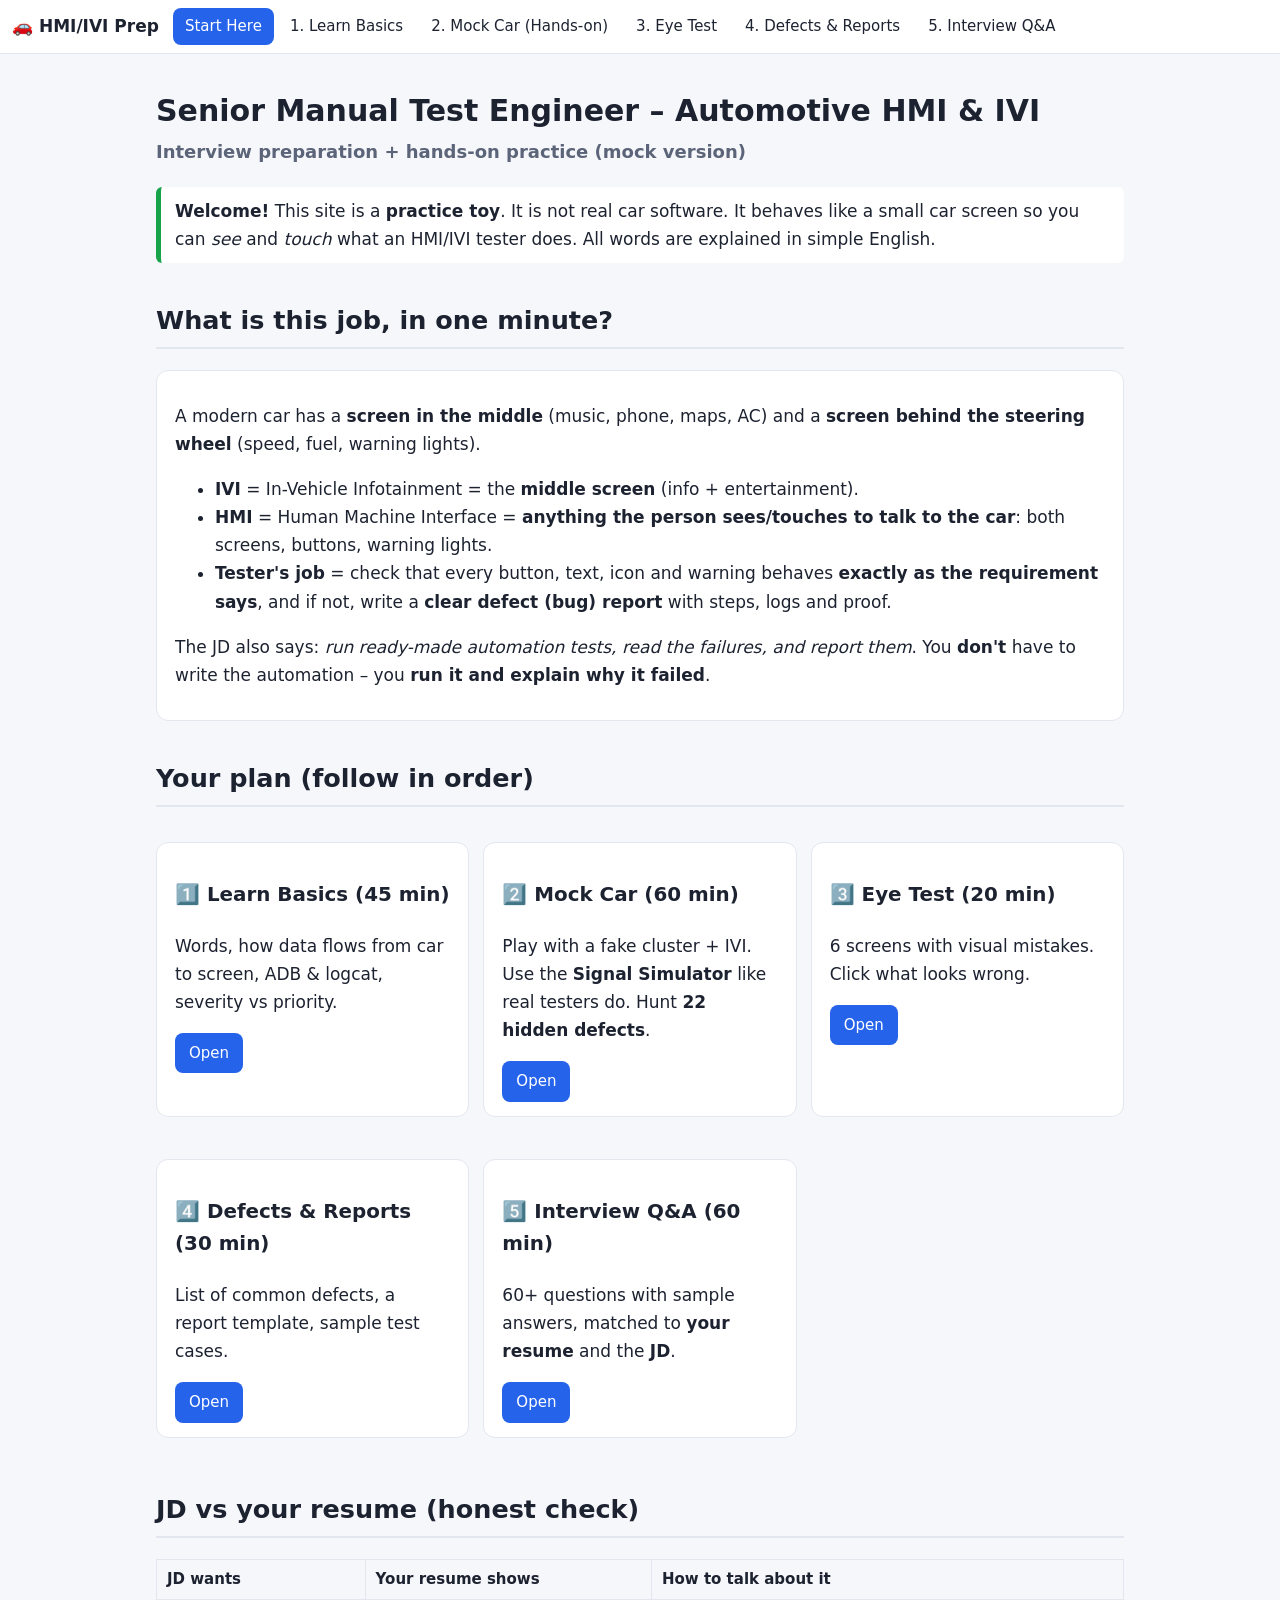
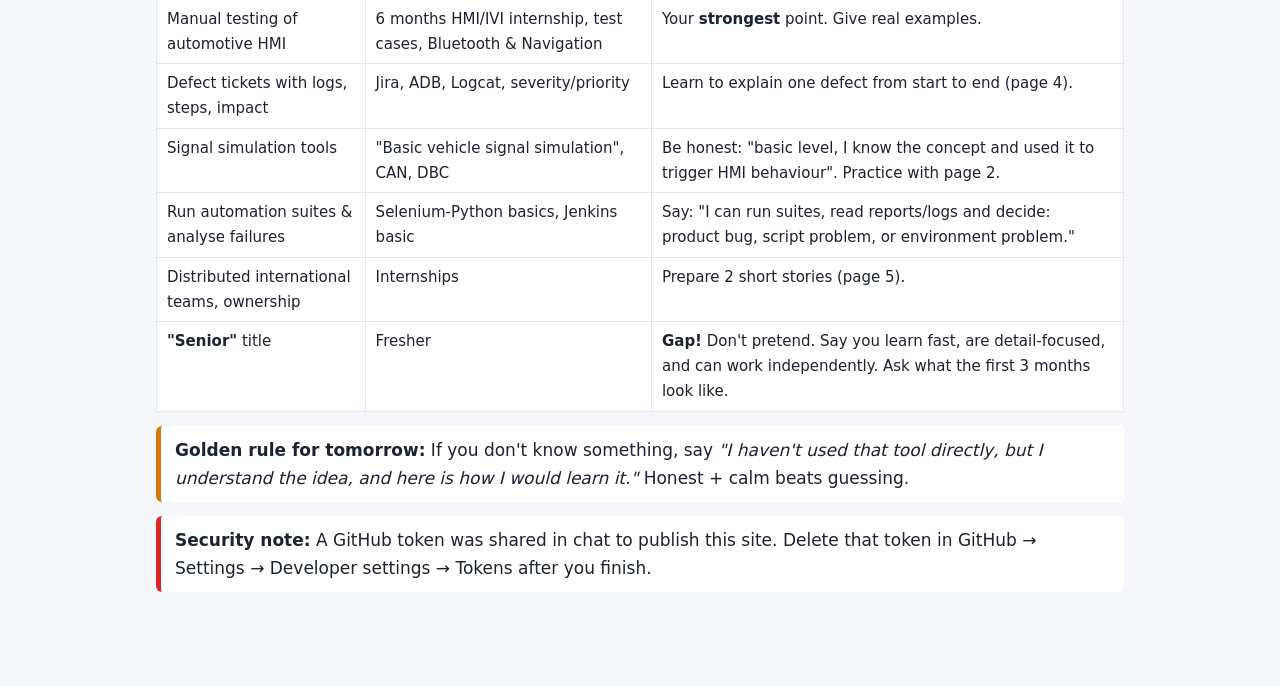
==== index.html @ 17c743da "HMI/IVI mock practice site Co-Authored-By: Claude Sonnet 5.5 <noreply@anthropic.com>" ====
<!doctype html><html lang="en"><head><meta charset="utf-8"><meta name="viewport" content="width=device-width,initial-scale=1"><title>HMI &amp; IVI Testing Practice</title><link rel="stylesheet" href="style.css"></head><body>
<main>
<h1>Senior Manual Test Engineer – Automotive HMI &amp; IVI<br><small style="font-size:18px;color:var(--muted)">Interview preparation + hands-on practice (mock version)</small></h1>
<div class="tip good"><b>Welcome!</b> This site is a <b>practice toy</b>. It is not real car software. It behaves like a small car screen so you can <i>see</i> and <i>touch</i> what an HMI/IVI tester does. All words are explained in simple English.</div>

<h2>What is this job, in one minute?</h2>
<div class="card">
<p>A modern car has a <b>screen in the middle</b> (music, phone, maps, AC) and a <b>screen behind the steering wheel</b> (speed, fuel, warning lights).</p>
<ul>
<li><b>IVI</b> = In-Vehicle Infotainment = the <b>middle screen</b> (info + entertainment).</li>
<li><b>HMI</b> = Human Machine Interface = <b>anything the person sees/touches to talk to the car</b>: both screens, buttons, warning lights.</li>
<li><b>Tester's job</b> = check that every button, text, icon and warning behaves <b>exactly as the requirement says</b>, and if not, write a <b>clear defect (bug) report</b> with steps, logs and proof.</li>
</ul>
<p>The JD also says: <i>run ready-made automation tests, read the failures, and report them</i>. You <b>don't</b> have to write the automation – you <b>run it and explain why it failed</b>.</p>
</div>

<h2>Your plan (follow in order)</h2>
<div class="grid">
<div class="card"><h3>1️⃣ Learn Basics (45 min)</h3><p>Words, how data flows from car to screen, ADB &amp; logcat, severity vs priority.</p><a class="btn" href="learn.html">Open</a></div>
<div class="card"><h3>2️⃣ Mock Car (60 min)</h3><p>Play with a fake cluster + IVI. Use the <b>Signal Simulator</b> like real testers do. Hunt <b>22 hidden defects</b>.</p><a class="btn" href="simulator.html">Open</a></div>
<div class="card"><h3>3️⃣ Eye Test (20 min)</h3><p>6 screens with visual mistakes. Click what looks wrong.</p><a class="btn" href="eyetest.html">Open</a></div>
<div class="card"><h3>4️⃣ Defects &amp; Reports (30 min)</h3><p>List of common defects, a report template, sample test cases.</p><a class="btn" href="defects.html">Open</a></div>
<div class="card"><h3>5️⃣ Interview Q&amp;A (60 min)</h3><p>60+ questions with sample answers, matched to <b>your resume</b> and the <b>JD</b>.</p><a class="btn" href="interview.html">Open</a></div>
</div>

<h2>JD vs your resume (honest check)</h2>
<table><tr><th>JD wants</th><th>Your resume shows</th><th>How to talk about it</th></tr>
<tr><td>Manual testing of automotive HMI</td><td>6 months HMI/IVI internship, test cases, Bluetooth &amp; Navigation</td><td>Your <b>strongest</b> point. Give real examples.</td></tr>
<tr><td>Defect tickets with logs, steps, impact</td><td>Jira, ADB, Logcat, severity/priority</td><td>Learn to explain one defect from start to end (page 4).</td></tr>
<tr><td>Signal simulation tools</td><td>"Basic vehicle signal simulation", CAN, DBC</td><td>Be honest: "basic level, I know the concept and used it to trigger HMI behaviour". Practice with page 2.</td></tr>
<tr><td>Run automation suites &amp; analyse failures</td><td>Selenium-Python basics, Jenkins basic</td><td>Say: "I can run suites, read reports/logs and decide: product bug, script problem, or environment problem."</td></tr>
<tr><td>Distributed international teams, ownership</td><td>Internships</td><td>Prepare 2 short stories (page 5).</td></tr>
<tr><td><b>"Senior"</b> title</td><td>Fresher</td><td class="warn"><b>Gap!</b> Don't pretend. Say you learn fast, are detail-focused, and can work independently. Ask what the first 3 months look like.</td></tr>
</table>

<div class="tip warn"><b>Golden rule for tomorrow:</b> If you don't know something, say <i>"I haven't used that tool directly, but I understand the idea, and here is how I would learn it."</i> Honest + calm beats guessing.</div>
<div class="tip bad"><b>Security note:</b> A GitHub token was shared in chat to publish this site. Delete that token in GitHub → Settings → Developer settings → Tokens after you finish.</div>
</main><script src="nav.js"></script></body></html>
---- style.css ----
:root{--bg:#f6f7fb;--card:#fff;--ink:#1c2230;--muted:#5b6478;--brand:#2563eb;--ok:#16a34a;--bad:#dc2626;--warn:#d97706;--line:#e2e6ef}
@media(prefers-color-scheme:dark){:root{--bg:#0f1420;--card:#171e2e;--ink:#e8ecf5;--muted:#9aa5bd;--line:#26304a;--brand:#60a5fa}}
*{box-sizing:border-box}body{margin:0;font:17px/1.65 system-ui,Segoe UI,Roboto,sans-serif;background:var(--bg);color:var(--ink)}
nav{position:sticky;top:0;z-index:50;background:var(--card);border-bottom:1px solid var(--line);display:flex;gap:4px;flex-wrap:wrap;padding:8px 12px;align-items:center}
nav b{margin-right:10px}nav a{padding:6px 12px;border-radius:8px;color:var(--ink);text-decoration:none;font-size:15px}
nav a:hover,nav a.on{background:var(--brand);color:#fff}
main{max-width:1000px;margin:0 auto;padding:18px 16px 80px}
h1{font-size:30px;line-height:1.25}h2{margin-top:36px;border-bottom:2px solid var(--line);padding-bottom:6px}h3{margin-top:22px}
.card{background:var(--card);border:1px solid var(--line);border-radius:12px;padding:14px 18px;margin:14px 0}
.grid{display:grid;grid-template-columns:repeat(auto-fit,minmax(260px,1fr));gap:14px}
.tip{border-left:5px solid var(--brand);background:var(--card);padding:10px 14px;border-radius:6px;margin:14px 0}
.warn{border-left-color:var(--warn)}.good{border-left-color:var(--ok)}.bad{border-left-color:var(--bad)}
table{border-collapse:collapse;width:100%;font-size:15px;background:var(--card)}th,td{border:1px solid var(--line);padding:7px 10px;text-align:left;vertical-align:top}th{background:var(--bg)}
code,pre{background:var(--bg);border:1px solid var(--line);border-radius:6px;font-family:Consolas,monospace;font-size:14px}code{padding:1px 5px}pre{padding:10px;overflow:auto}
details{background:var(--card);border:1px solid var(--line);border-radius:10px;margin:8px 0;padding:8px 14px}summary{cursor:pointer;font-weight:600}
.btn{background:var(--brand);color:#fff;border:0;border-radius:8px;padding:8px 14px;font-size:15px;cursor:pointer;text-decoration:none;display:inline-block}
.btn.alt{background:var(--card);color:var(--ink);border:1px solid var(--line)}
.tag{display:inline-block;font-size:12px;padding:1px 8px;border-radius:99px;background:var(--brand);color:#fff;margin-right:4px}
.tag.s1{background:var(--bad)}.tag.s2{background:var(--warn)}.tag.s3{background:#64748b}
input[type=search]{width:100%;padding:10px;border-radius:8px;border:1px solid var(--line);background:var(--card);color:var(--ink);font-size:16px}
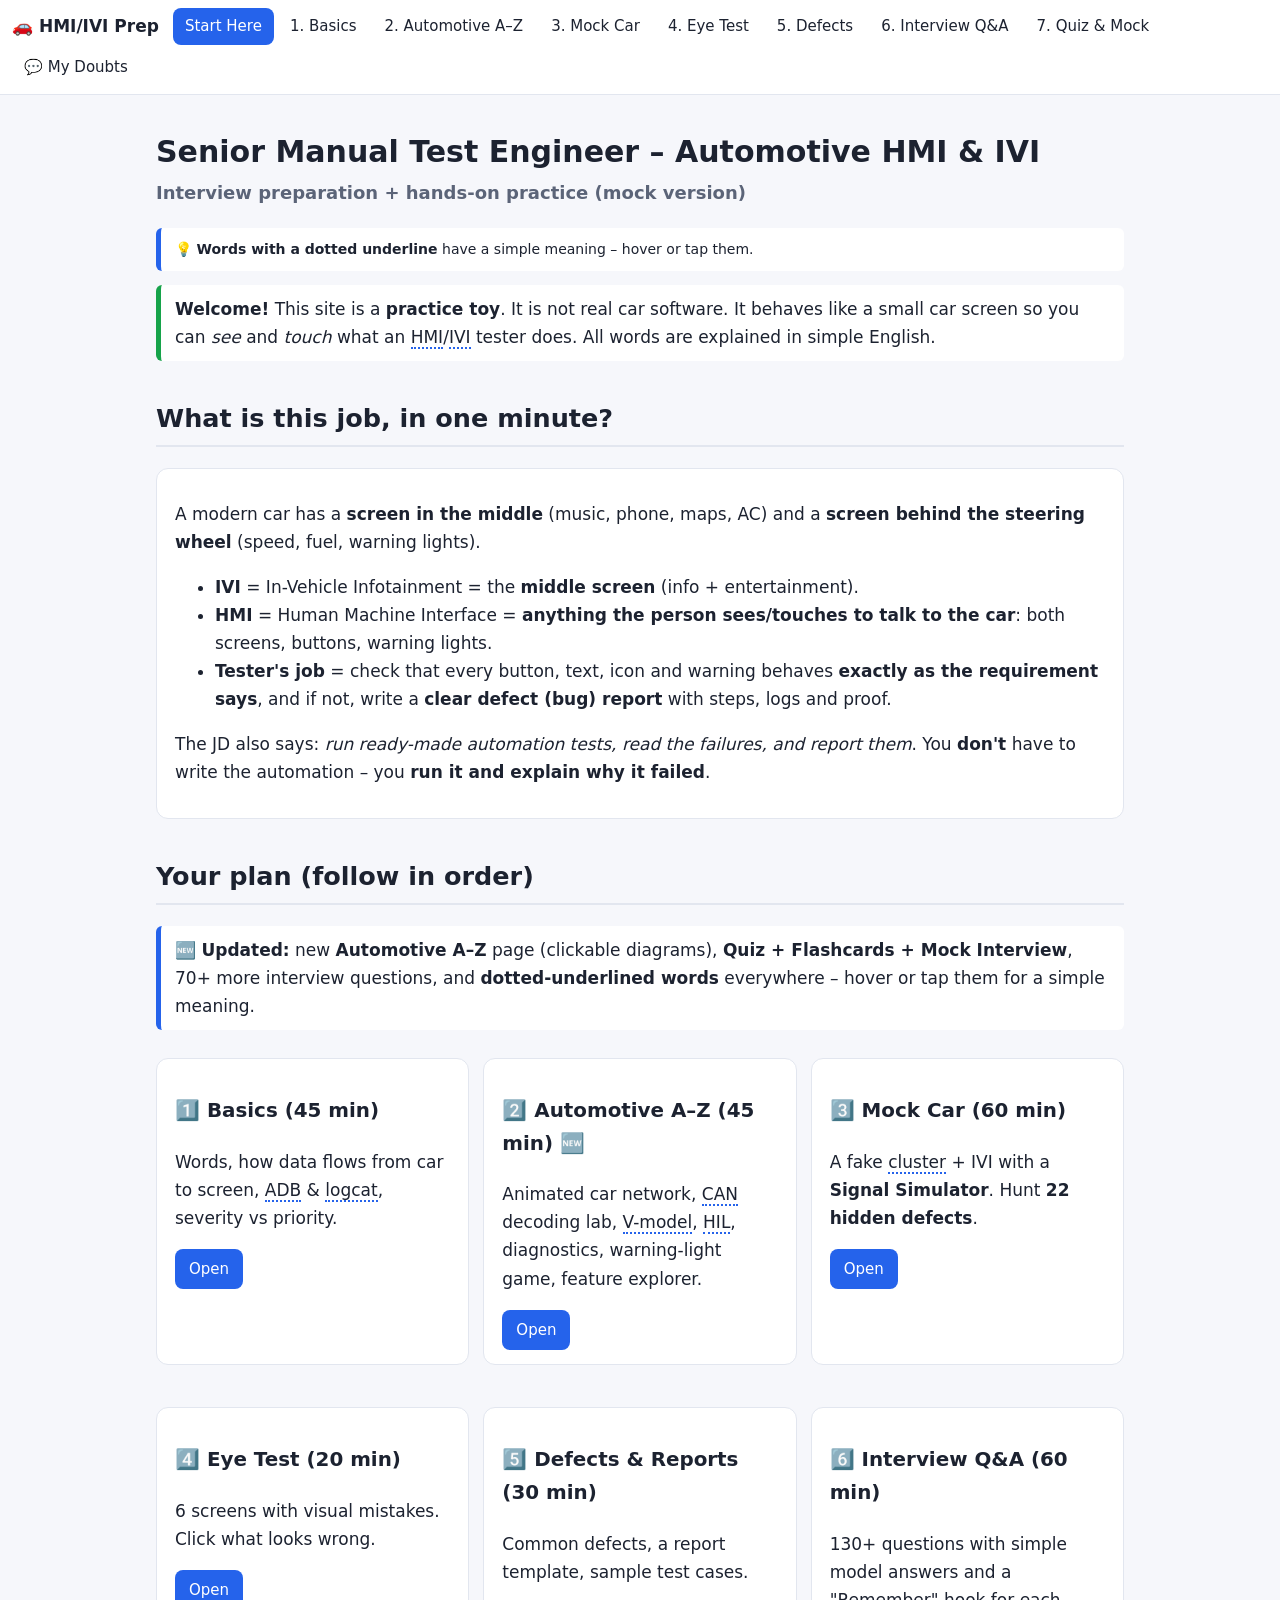
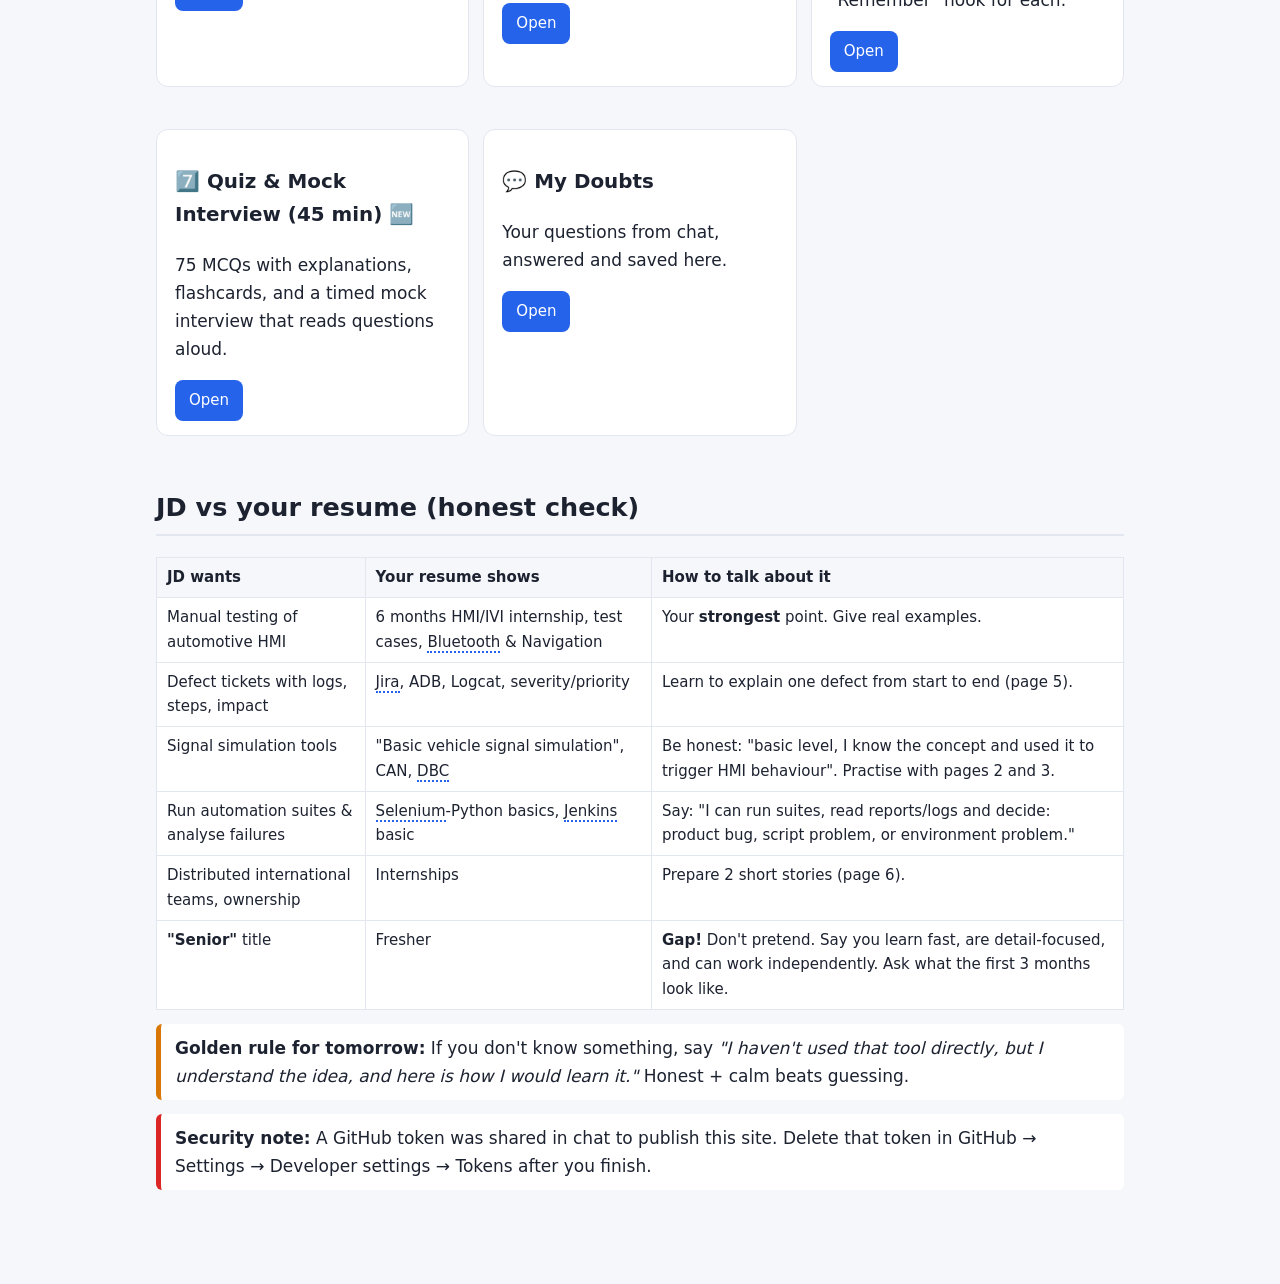
==== commit a846b9a1: "Add Automotive A-Z, quiz/flashcards/mock interview, 78 more Q&A, jargon tooltips, doubts page Co-Aut" ====
--- a/index.html
+++ b/index.html
@@ -15,21 +15,25 @@
 </div>
 
 <h2>Your plan (follow in order)</h2>
+<div class="tip">🆕 <b>Updated:</b> new <b>Automotive A–Z</b> page (clickable diagrams), <b>Quiz + Flashcards + Mock Interview</b>, 70+ more interview questions, and <b>dotted-underlined words</b> everywhere – hover or tap them for a simple meaning.</div>
 <div class="grid">
-<div class="card"><h3>1️⃣ Learn Basics (45 min)</h3><p>Words, how data flows from car to screen, ADB &amp; logcat, severity vs priority.</p><a class="btn" href="learn.html">Open</a></div>
-<div class="card"><h3>2️⃣ Mock Car (60 min)</h3><p>Play with a fake cluster + IVI. Use the <b>Signal Simulator</b> like real testers do. Hunt <b>22 hidden defects</b>.</p><a class="btn" href="simulator.html">Open</a></div>
-<div class="card"><h3>3️⃣ Eye Test (20 min)</h3><p>6 screens with visual mistakes. Click what looks wrong.</p><a class="btn" href="eyetest.html">Open</a></div>
-<div class="card"><h3>4️⃣ Defects &amp; Reports (30 min)</h3><p>List of common defects, a report template, sample test cases.</p><a class="btn" href="defects.html">Open</a></div>
-<div class="card"><h3>5️⃣ Interview Q&amp;A (60 min)</h3><p>60+ questions with sample answers, matched to <b>your resume</b> and the <b>JD</b>.</p><a class="btn" href="interview.html">Open</a></div>
+<div class="card"><h3>1️⃣ Basics (45 min)</h3><p>Words, how data flows from car to screen, ADB &amp; logcat, severity vs priority.</p><a class="btn" href="learn.html">Open</a></div>
+<div class="card"><h3>2️⃣ Automotive A–Z (45 min) 🆕</h3><p>Animated car network, CAN decoding lab, V-model, HIL, diagnostics, warning-light game, feature explorer.</p><a class="btn" href="automotive.html">Open</a></div>
+<div class="card"><h3>3️⃣ Mock Car (60 min)</h3><p>A fake cluster + IVI with a <b>Signal Simulator</b>. Hunt <b>22 hidden defects</b>.</p><a class="btn" href="simulator.html">Open</a></div>
+<div class="card"><h3>4️⃣ Eye Test (20 min)</h3><p>6 screens with visual mistakes. Click what looks wrong.</p><a class="btn" href="eyetest.html">Open</a></div>
+<div class="card"><h3>5️⃣ Defects &amp; Reports (30 min)</h3><p>Common defects, a report template, sample test cases.</p><a class="btn" href="defects.html">Open</a></div>
+<div class="card"><h3>6️⃣ Interview Q&amp;A (60 min)</h3><p>130+ questions with simple model answers and a "Remember" hook for each.</p><a class="btn" href="interview.html">Open</a></div>
+<div class="card"><h3>7️⃣ Quiz &amp; Mock Interview (45 min) 🆕</h3><p>75 MCQs with explanations, flashcards, and a timed mock interview that reads questions aloud.</p><a class="btn" href="quiz.html">Open</a></div>
+<div class="card"><h3>💬 My Doubts</h3><p>Your questions from chat, answered and saved here.</p><a class="btn" href="doubts.html">Open</a></div>
 </div>
 
 <h2>JD vs your resume (honest check)</h2>
 <table><tr><th>JD wants</th><th>Your resume shows</th><th>How to talk about it</th></tr>
 <tr><td>Manual testing of automotive HMI</td><td>6 months HMI/IVI internship, test cases, Bluetooth &amp; Navigation</td><td>Your <b>strongest</b> point. Give real examples.</td></tr>
-<tr><td>Defect tickets with logs, steps, impact</td><td>Jira, ADB, Logcat, severity/priority</td><td>Learn to explain one defect from start to end (page 4).</td></tr>
-<tr><td>Signal simulation tools</td><td>"Basic vehicle signal simulation", CAN, DBC</td><td>Be honest: "basic level, I know the concept and used it to trigger HMI behaviour". Practice with page 2.</td></tr>
+<tr><td>Defect tickets with logs, steps, impact</td><td>Jira, ADB, Logcat, severity/priority</td><td>Learn to explain one defect from start to end (page 5).</td></tr>
+<tr><td>Signal simulation tools</td><td>"Basic vehicle signal simulation", CAN, DBC</td><td>Be honest: "basic level, I know the concept and used it to trigger HMI behaviour". Practise with pages 2 and 3.</td></tr>
 <tr><td>Run automation suites &amp; analyse failures</td><td>Selenium-Python basics, Jenkins basic</td><td>Say: "I can run suites, read reports/logs and decide: product bug, script problem, or environment problem."</td></tr>
-<tr><td>Distributed international teams, ownership</td><td>Internships</td><td>Prepare 2 short stories (page 5).</td></tr>
+<tr><td>Distributed international teams, ownership</td><td>Internships</td><td>Prepare 2 short stories (page 6).</td></tr>
 <tr><td><b>"Senior"</b> title</td><td>Fresher</td><td class="warn"><b>Gap!</b> Don't pretend. Say you learn fast, are detail-focused, and can work independently. Ask what the first 3 months look like.</td></tr>
 </table>
 
--- a/style.css
+++ b/style.css
@@ -18,3 +18,4 @@
 .tag{display:inline-block;font-size:12px;padding:1px 8px;border-radius:99px;background:var(--brand);color:#fff;margin-right:4px}
 .tag.s1{background:var(--bad)}.tag.s2{background:var(--warn)}.tag.s3{background:#64748b}
 input[type=search]{width:100%;padding:10px;border-radius:8px;border:1px solid var(--line);background:var(--card);color:var(--ink);font-size:16px}
+h2[id],h2{scroll-margin-top:80px}
